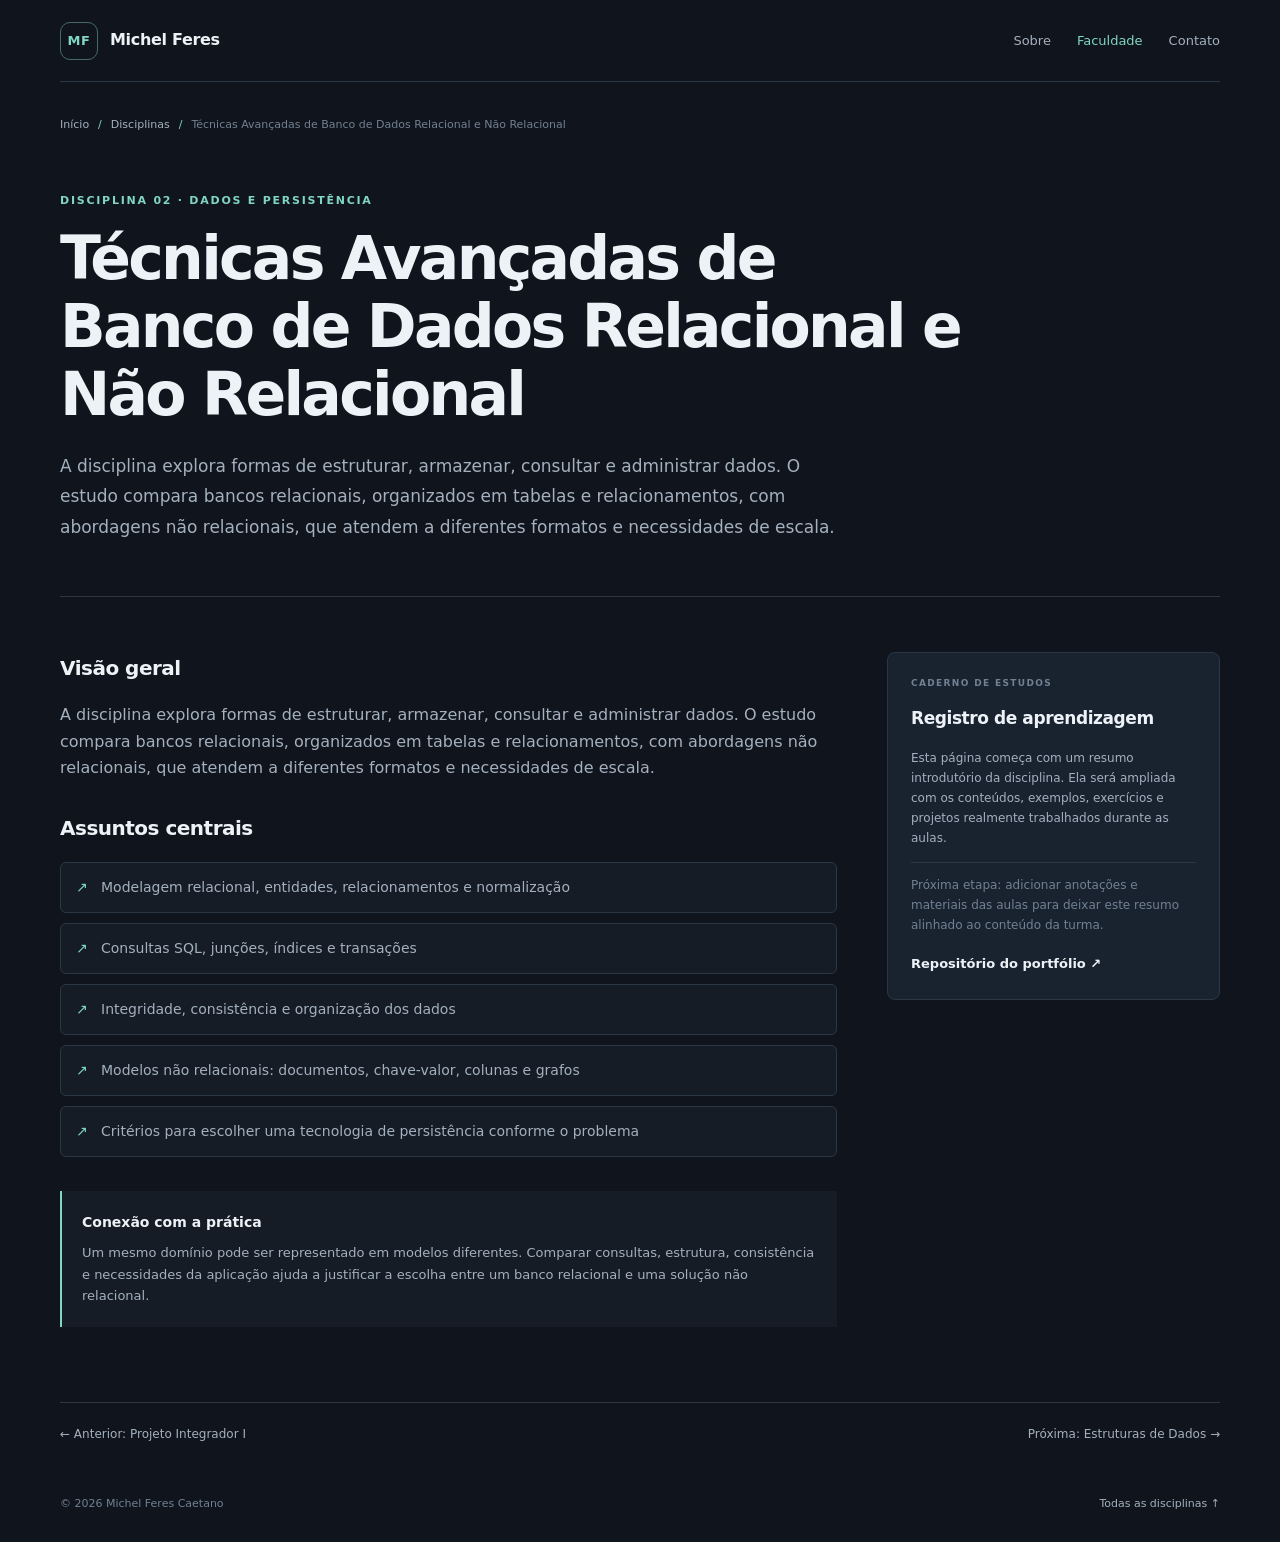
==== disciplinas/banco-de-dados-relacional-nao-relacional.html @ 49589804 "Add course portfolio page: Técnicas Avançadas de Banco de Dados Relacional e Não Relacional" ====
<!DOCTYPE html>
<html lang="pt-BR">
<head>
  <meta charset="UTF-8">
  <meta name="viewport" content="width=device-width, initial-scale=1">
  <meta name="description" content="Técnicas Avançadas de Banco de Dados Relacional e Não Relacional: resumo e registro de aprendizagem de Michel Feres na graduação em Análise e Desenvolvimento de Sistemas.">
  <meta name="theme-color" content="#10151d">
  <title>Técnicas Avançadas de Banco de Dados Relacional e Não Relacional | Michel Feres</title>
  <link rel="stylesheet" href="../style.css">
  <link rel="icon" href="../icons/dark.svg" media="(prefers-color-scheme: light)">
  <link rel="icon" href="../icons/light.svg" media="(prefers-color-scheme: dark)">
</head>
<body>
  <div class="site-shell">
    <header class="site-header">
      <a class="brand" href="../index.html" aria-label="Michel Feres — início">
        <span class="brand-mark">MF</span>
        <span>Michel Feres</span>
      </a>
      <nav class="main-nav" aria-label="Navegação principal">
        <a href="../index.html#sobre">Sobre</a>
        <a class="active" href="../index.html#faculdade">Faculdade</a>
        <a href="../index.html#contato">Contato</a>
      </nav>
    </header>

    <main class="section-wrap">
      <nav class="breadcrumbs" aria-label="Caminho de navegação">
        <a href="../index.html">Início</a><span aria-hidden="true">/</span><a href="../index.html#faculdade">Disciplinas</a><span aria-hidden="true">/</span><span>Técnicas Avançadas de Banco de Dados Relacional e Não Relacional</span>
      </nav>

      <section class="course-hero">
        <p class="eyebrow">DISCIPLINA 02 · DADOS E PERSISTÊNCIA</p>
        <h1>Técnicas Avançadas de Banco de Dados Relacional e Não Relacional</h1>
        <p class="course-summary">A disciplina explora formas de estruturar, armazenar, consultar e administrar dados. O estudo compara bancos relacionais, organizados em tabelas e relacionamentos, com abordagens não relacionais, que atendem a diferentes formatos e necessidades de escala.</p>
      </section>

      <section class="course-content">
        <div class="course-main">
          <h2>Visão geral</h2>
          <p>A disciplina explora formas de estruturar, armazenar, consultar e administrar dados. O estudo compara bancos relacionais, organizados em tabelas e relacionamentos, com abordagens não relacionais, que atendem a diferentes formatos e necessidades de escala.</p>

          <h2>Assuntos centrais</h2>
          <ul class="topic-list">
          <li>Modelagem relacional, entidades, relacionamentos e normalização</li>
          <li>Consultas SQL, junções, índices e transações</li>
          <li>Integridade, consistência e organização dos dados</li>
          <li>Modelos não relacionais: documentos, chave-valor, colunas e grafos</li>
          <li>Critérios para escolher uma tecnologia de persistência conforme o problema</li>
          </ul>

          <div class="practice-box">
            <h3>Conexão com a prática</h3>
            <p>Um mesmo domínio pode ser representado em modelos diferentes. Comparar consultas, estrutura, consistência e necessidades da aplicação ajuda a justificar a escolha entre um banco relacional e uma solução não relacional.</p>
          </div>
        </div>

        <aside class="learning-card">
          <span class="card-kicker">CADERNO DE ESTUDOS</span>
          <h2>Registro de aprendizagem</h2>
          <p>Esta página começa com um resumo introdutório da disciplina. Ela será ampliada com os conteúdos, exemplos, exercícios e projetos realmente trabalhados durante as aulas.</p>
          <p class="learning-hint">Próxima etapa: adicionar anotações e materiais das aulas para deixar este resumo alinhado ao conteúdo da turma.</p>
          <a class="text-link" href="https://github.com/michel-feres/michel-feres.github.io" target="_blank" rel="noopener noreferrer">Repositório do portfólio ↗</a>
        </aside>
      </section>

      <nav class="course-pagination" aria-label="Navegação entre disciplinas">
        <a href="projeto-integrador-i.html">← Anterior: Projeto Integrador I</a>
        <a class="next" href="estruturas-de-dados.html">Próxima: Estruturas de Dados →</a>
      </nav>
    </main>

    <footer class="site-footer section-wrap">
      <span>© 2026 Michel Feres Caetano</span>
      <a href="../index.html#faculdade">Todas as disciplinas ↑</a>
    </footer>
  </div>
</body>
</html>
---- style.css ----
:root {
  color-scheme: dark;
  --bg: #10151d;
  --bg-soft: #151c26;
  --panel: #192330;
  --panel-hover: #202d3d;
  --text: #edf2f7;
  --muted: #a4b0be;
  --subtle: #718092;
  --line: #2b3745;
  --accent: #80d6c2;
  --accent-strong: #a2ead8;
  --max-width: 1160px;
}

* { box-sizing: border-box; }
html { scroll-behavior: smooth; scroll-padding-top: 88px; }
body {
  margin: 0;
  background: var(--bg);
  color: var(--text);
  font-family: Inter, ui-sans-serif, system-ui, -apple-system, BlinkMacSystemFont, "Segoe UI", sans-serif;
  font-size: 16px;
  line-height: 1.65;
  -webkit-font-smoothing: antialiased;
}
a { color: inherit; }
a:focus-visible { outline: 2px solid var(--accent); outline-offset: 4px; }
.site-shell { overflow: hidden; }
.section-wrap { width: min(var(--max-width), calc(100% - 48px)); margin-inline: auto; }
.site-header {
  width: min(var(--max-width), calc(100% - 48px));
  min-height: 82px;
  margin: 0 auto;
  display: flex;
  align-items: center;
  justify-content: space-between;
  gap: 28px;
  border-bottom: 1px solid var(--line);
}
.brand { display: inline-flex; align-items: center; gap: 12px; text-decoration: none; font-weight: 700; letter-spacing: -.02em; }
.brand-mark {
  width: 38px; height: 38px; display: grid; place-items: center;
  border: 1px solid #466b67; border-radius: 10px; color: var(--accent);
  font-size: 13px; letter-spacing: .04em;
}
.main-nav { display: flex; align-items: center; flex-wrap: wrap; gap: 26px; }
.main-nav a { color: var(--muted); font-size: 13px; text-decoration: none; transition: color .2s ease; }
.main-nav a:hover, .main-nav a.active { color: var(--accent); }
.hero {
  min-height: 610px; padding-block: 104px 92px; position: relative;
  display: grid; grid-template-columns: minmax(0, 1.5fr) minmax(250px, .7fr);
  align-items: center; gap: 80px;
}
.eyebrow { color: var(--accent); font-size: 11px; font-weight: 750; letter-spacing: .16em; margin: 0 0 22px; }
.eyebrow-line { display: inline-block; width: 26px; height: 1px; margin: 0 9px 3px 0; background: var(--accent); }
.hero h1 { margin: 0; font-size: clamp(48px, 7vw, 82px); line-height: 1.02; letter-spacing: -.065em; font-weight: 720; }
.hero h1 span { color: var(--accent); }
.hero-lead { max-width: 610px; margin: 28px 0 0; color: var(--muted); font-size: 18px; line-height: 1.75; }
.hero-actions { display: flex; align-items: center; flex-wrap: wrap; gap: 24px; margin-top: 34px; }
.button {
  min-height: 48px; padding: 0 19px; display: inline-flex; align-items: center; gap: 22px;
  border-radius: 7px; text-decoration: none; font-size: 13px; font-weight: 700;
}
.button-primary { background: var(--accent); color: #10211f; }
.button-primary:hover { background: var(--accent-strong); }
.text-link { color: var(--text); text-decoration: none; font-size: 13px; font-weight: 650; }
.text-link span, .social-links span { color: var(--accent); }
.profile-panel {
  padding: 18px; border: 1px solid var(--line); border-radius: 12px;
  background: linear-gradient(145deg, rgba(31, 46, 60, .8), rgba(21, 28, 38, .92));
}
.photo-frame { aspect-ratio: 4 / 4.35; overflow: hidden; border-radius: 7px; background: var(--panel); }
.photo-frame img { width: 100%; height: 100%; display: block; object-fit: cover; }
.profile-caption { margin: 15px 0 18px; color: var(--text); font-size: 13px; font-weight: 650; }
.profile-meta { display: flex; flex-direction: column; gap: 2px; padding: 12px 0; border-top: 1px solid var(--line); }
.profile-meta span, .card-kicker { color: var(--subtle); font-size: 9px; font-weight: 800; letter-spacing: .15em; }
.profile-meta strong { font-size: 12px; font-weight: 550; color: var(--muted); }
.hero-index { position: absolute; right: 0; bottom: 28px; color: var(--subtle); font-size: 10px; letter-spacing: .16em; }
.content-section { padding-block: 82px; border-top: 1px solid var(--line); }
.section-heading { margin-bottom: 36px; }
.section-heading .eyebrow { margin-bottom: 12px; }
.section-heading h2, .contact-inner h2, .course-hero h1 {
  margin: 0; font-size: clamp(32px, 4.2vw, 48px); line-height: 1.13; letter-spacing: -.045em;
}
.accent-dot { color: var(--accent); }
.about-grid { display: grid; grid-template-columns: 1.2fr .8fr; gap: 70px; align-items: start; }
.about-copy p { max-width: 650px; margin: 0 0 18px; color: var(--muted); }
.education-card { padding: 25px; border: 1px solid var(--line); border-radius: 9px; background: var(--bg-soft); }
.education-card h3 { margin: 12px 0 7px; font-size: 19px; line-height: 1.4; }
.education-card p { margin: 0; color: var(--muted); font-size: 13px; }
.status-label { display: inline-flex; align-items: center; gap: 8px; margin-top: 18px; color: var(--accent); font-size: 11px; font-weight: 700; }
.status-dot { width: 7px; height: 7px; border-radius: 50%; background: var(--accent); }
.courses-section { background: var(--bg-soft); }
.section-heading-split { display: flex; align-items: end; justify-content: space-between; gap: 28px; }
.section-intro { max-width: 610px; margin: 16px 0 0; color: var(--muted); }
.course-count { display: flex; align-items: baseline; gap: 9px; padding-bottom: 5px; color: var(--muted); font-size: 11px; }
.course-count strong { color: var(--accent); font-size: 32px; font-weight: 650; }
.course-grid { display: grid; grid-template-columns: repeat(3, minmax(0, 1fr)); gap: 12px; }
.course-card {
  min-height: 195px; position: relative; padding: 22px; display: flex; flex-direction: column;
  align-items: flex-start; border: 1px solid var(--line); border-radius: 8px;
  background: #17212c; text-decoration: none; transition: border-color .2s ease, transform .2s ease, background .2s ease;
}
.course-card:hover { border-color: #557f77; background: var(--panel-hover); transform: translateY(-3px); }
.course-number { color: var(--accent); font-size: 12px; font-weight: 750; }
.course-area { margin-top: 17px; color: var(--subtle); font-size: 9px; font-weight: 800; letter-spacing: .15em; }
.course-card h3 { max-width: 90%; margin: 7px 0 0; font-size: 16px; line-height: 1.4; font-weight: 620; }
.card-arrow { position: absolute; top: 19px; right: 20px; color: var(--subtle); }
.courses-note { margin: 22px 0 0; color: var(--subtle); font-size: 12px; }
.skills-grid { display: grid; grid-template-columns: 1fr 1fr; gap: 54px; }
.skills-grid h3 { margin: 0 0 16px; font-size: 14px; }
.tag-list { display: flex; flex-wrap: wrap; gap: 9px; }
.tag-list span { padding: 7px 11px; border: 1px solid var(--line); border-radius: 5px; color: var(--muted); font-size: 12px; }
.contact-section { border-top: 1px solid var(--line); background: #141d27; }
.contact-inner { display: flex; justify-content: space-between; align-items: end; gap: 50px; padding-block: 76px; }
.contact-inner h2 { font-size: clamp(34px, 5vw, 54px); }
.contact-inner p:not(.eyebrow) { max-width: 500px; margin: 18px 0 0; color: var(--muted); }
.social-links { display: flex; gap: 22px; flex-wrap: wrap; }
.social-links a { color: var(--text); text-decoration: none; font-size: 13px; font-weight: 650; }
.site-footer { min-height: 76px; display: flex; justify-content: space-between; align-items: center; gap: 20px; color: var(--subtle); font-size: 11px; }
.site-footer a { color: var(--muted); text-decoration: none; }

/* Páginas individuais das disciplinas */
.breadcrumbs { display: flex; flex-wrap: wrap; gap: 9px; margin: 34px auto 0; color: var(--subtle); font-size: 11px; }
.breadcrumbs a { color: var(--muted); text-decoration: none; }
.breadcrumbs span[aria-hidden="true"] { color: var(--accent); }
.course-hero { padding-block: 58px 54px; border-bottom: 1px solid var(--line); }
.course-hero .eyebrow { margin-bottom: 15px; }
.course-hero h1 { max-width: 900px; font-size: clamp(38px, 5vw, 60px); }
.course-summary { max-width: 800px; margin: 22px 0 0; color: var(--muted); font-size: 17px; line-height: 1.8; }
.course-content { display: grid; grid-template-columns: minmax(0, 1.4fr) minmax(230px, .6fr); gap: 50px; padding-block: 55px 75px; }
.course-main h2, .learning-card h2 { margin: 0 0 17px; font-size: 20px; letter-spacing: -.025em; }
.course-main > p { margin: 0 0 30px; color: var(--muted); }
.topic-list { list-style: none; padding: 0; margin: 0 0 34px; display: grid; gap: 10px; }
.topic-list li { position: relative; padding: 13px 15px 13px 40px; border: 1px solid var(--line); border-radius: 6px; color: var(--muted); background: var(--bg-soft); font-size: 14px; }
.topic-list li::before { content: "↗"; position: absolute; left: 15px; color: var(--accent); }
.practice-box { padding: 20px; border-left: 2px solid var(--accent); background: var(--bg-soft); }
.practice-box h3 { margin: 0 0 8px; font-size: 14px; }
.practice-box p { margin: 0; color: var(--muted); font-size: 13px; }
.learning-card { align-self: start; padding: 23px; border: 1px solid var(--line); border-radius: 8px; background: var(--panel); }
.learning-card .card-kicker { display: block; margin-bottom: 13px; }
.learning-card h2 { font-size: 17px; }
.learning-card p { color: var(--muted); font-size: 12px; margin: 0 0 14px; }
.learning-card .learning-hint { padding-top: 13px; border-top: 1px solid var(--line); color: var(--subtle); }
.course-pagination { display: flex; justify-content: space-between; gap: 20px; padding-block: 22px; border-top: 1px solid var(--line); }
.course-pagination a { max-width: 48%; color: var(--muted); font-size: 12px; text-decoration: none; }
.course-pagination a:hover { color: var(--accent); }
.course-pagination .next { text-align: right; margin-left: auto; }

@media (max-width: 850px) {
  .hero { gap: 38px; grid-template-columns: minmax(0, 1.2fr) minmax(210px, .8fr); }
  .course-grid { grid-template-columns: repeat(2, minmax(0, 1fr)); }
  .about-grid { gap: 32px; }
}
@media (max-width: 620px) {
  .section-wrap, .site-header { width: min(100% - 34px, var(--max-width)); }
  .site-header { min-height: 76px; align-items: flex-start; flex-direction: column; justify-content: center; gap: 13px; padding-block: 13px; }
  .main-nav { width: 100%; gap: 19px; overflow-x: auto; flex-wrap: nowrap; padding-bottom: 2px; }
  .main-nav a { white-space: nowrap; font-size: 12px; }
  .hero { min-height: auto; padding-block: 72px 68px; grid-template-columns: 1fr; gap: 36px; }
  .hero h1 { font-size: clamp(48px, 14vw, 68px); }
  .hero-lead { font-size: 16px; }
  .profile-panel { max-width: 360px; }
  .photo-frame { aspect-ratio: 16 / 10; }
  .hero-index { bottom: 20px; }
  .content-section { padding-block: 60px; }
  .about-grid, .skills-grid, .course-content { grid-template-columns: 1fr; gap: 25px; }
  .section-heading-split { align-items: flex-start; }
  .course-count { flex-shrink: 0; }
  .course-grid { grid-template-columns: 1fr; }
  .course-card { min-height: 160px; }
  .contact-inner { flex-direction: column; align-items: flex-start; padding-block: 60px; }
  .site-footer { min-height: 70px; }
  .course-hero { padding-block: 48px 38px; }
  .course-summary { font-size: 15px; }
  .course-content { padding-block: 38px 55px; }
}
@media (prefers-reduced-motion: reduce) {
  html { scroll-behavior: auto; }
  *, *::before, *::after { transition-duration: .01ms !important; animation-duration: .01ms !important; }
}
@media print {
  :root { color-scheme: light; --bg: white; --text: #111; --muted: #444; --line: #ddd; }
  body { background: white; color: #111; }
  .site-header, .hero-actions, .social-links, .site-footer a, .course-pagination { display: none; }
  .course-card, .education-card, .learning-card, .topic-list li { background: white; }
}
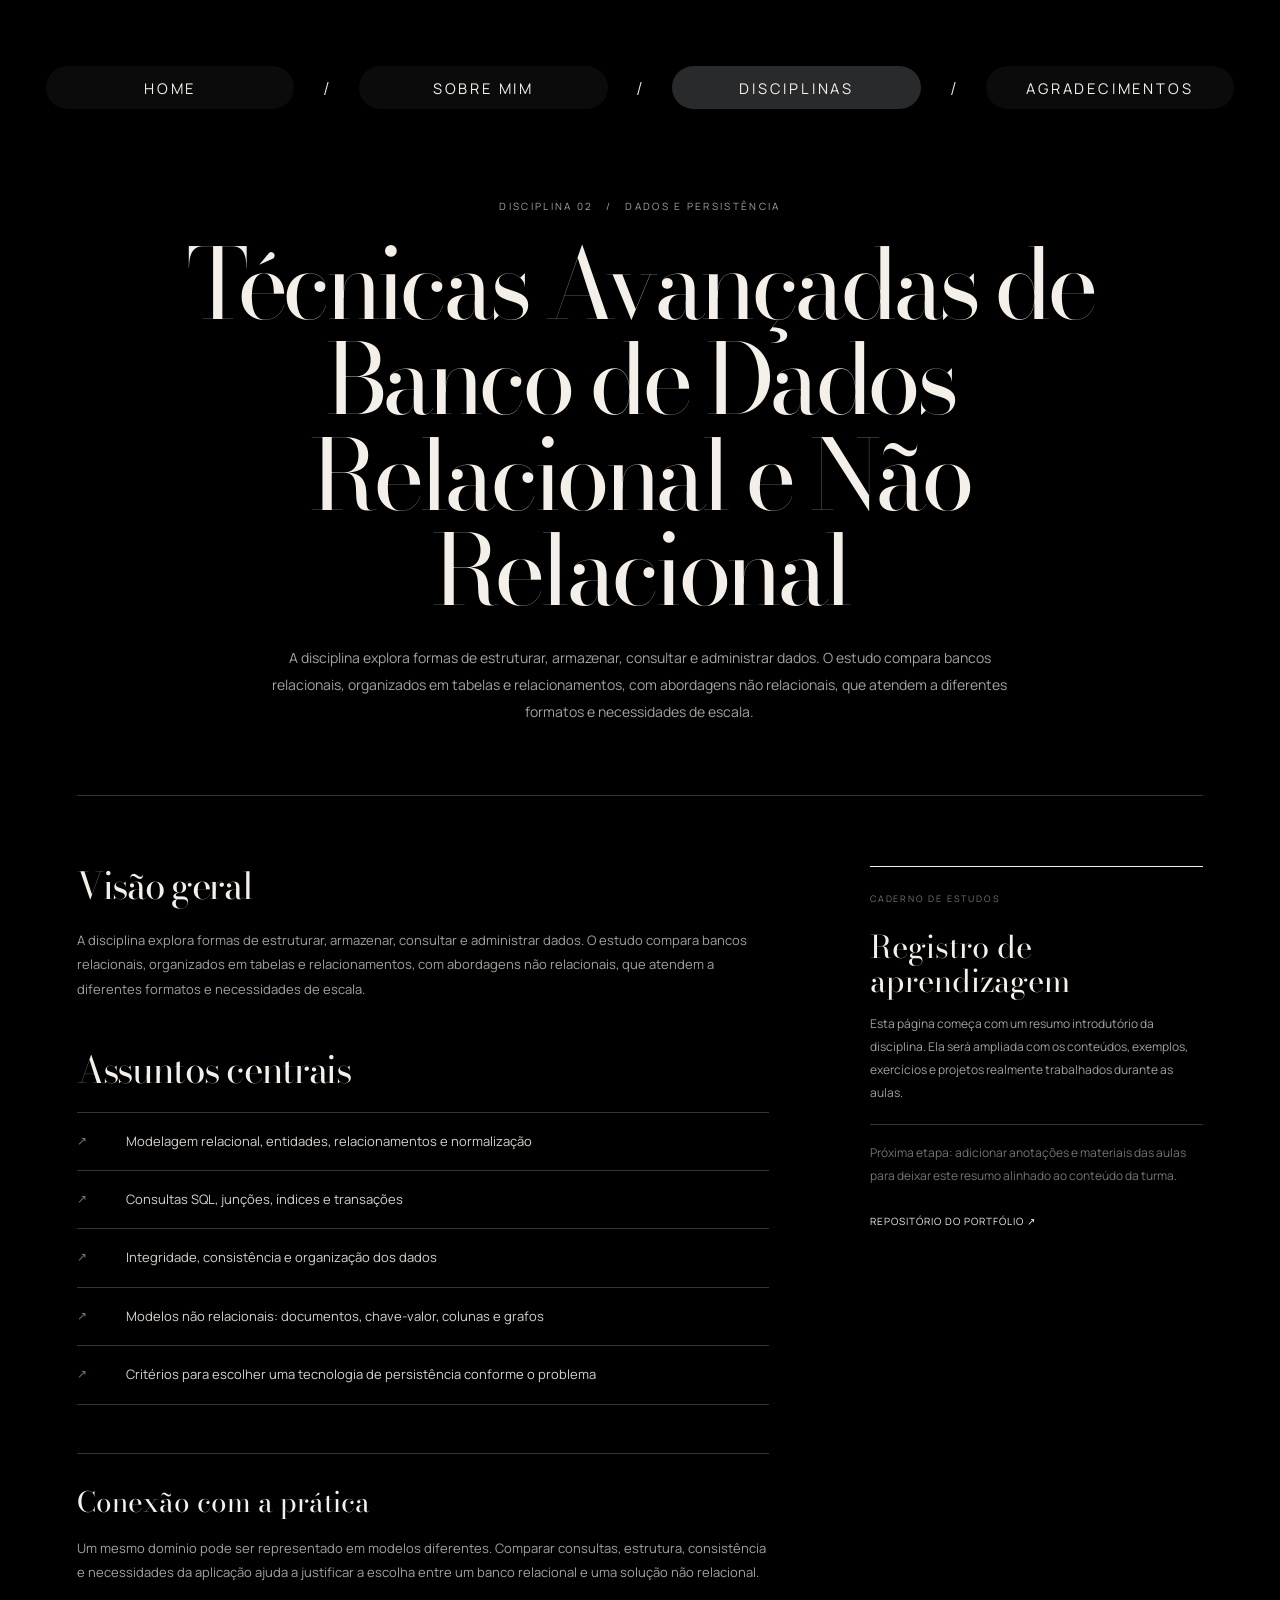
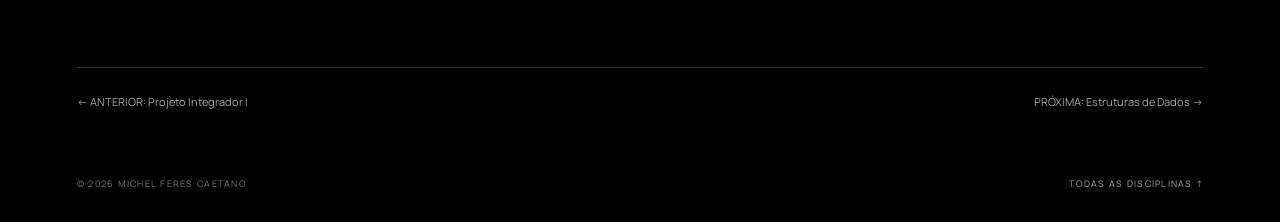
==== commit a3bb9c4d: "Restyle discipline page: Técnicas Avançadas de Banco de Dados Relacional e Não Relacional" ====
--- a/disciplinas/banco-de-dados-relacional-nao-relacional.html
+++ b/disciplinas/banco-de-dados-relacional-nao-relacional.html
@@ -4,8 +4,11 @@
   <meta charset="UTF-8">
   <meta name="viewport" content="width=device-width, initial-scale=1">
   <meta name="description" content="Técnicas Avançadas de Banco de Dados Relacional e Não Relacional: resumo e registro de aprendizagem de Michel Feres na graduação em Análise e Desenvolvimento de Sistemas.">
-  <meta name="theme-color" content="#10151d">
-  <title>Técnicas Avançadas de Banco de Dados Relacional e Não Relacional | Michel Feres</title>
+  <meta name="theme-color" content="#000000">
+  <title>Técnicas Avançadas de Banco de Dados Relacional e Não Relacional — Michel Feres</title>
+  <link rel="preconnect" href="https://fonts.googleapis.com">
+  <link rel="preconnect" href="https://fonts.gstatic.com" crossorigin>
+  <link href="https://fonts.googleapis.com/css2?family=Bodoni+Moda:opsz,wght@6..96,400;6..96,500&family=Manrope:wght@300;400;500;600;700&display=swap" rel="stylesheet">
   <link rel="stylesheet" href="../style.css">
   <link rel="icon" href="../icons/dark.svg" media="(prefers-color-scheme: light)">
   <link rel="icon" href="../icons/light.svg" media="(prefers-color-scheme: dark)">
@@ -13,24 +16,20 @@
 <body>
   <div class="site-shell">
     <header class="site-header">
-      <a class="brand" href="../index.html" aria-label="Michel Feres — início">
-        <span class="brand-mark">MF</span>
-        <span>Michel Feres</span>
-      </a>
       <nav class="main-nav" aria-label="Navegação principal">
-        <a href="../index.html#sobre">Sobre</a>
-        <a class="active" href="../index.html#faculdade">Faculdade</a>
-        <a href="../index.html#contato">Contato</a>
+        <a class="nav-pill" href="../index.html#home">HOME</a>
+        <span class="nav-divider" aria-hidden="true">/</span>
+        <a class="nav-pill" href="../index.html#sobre-mim">SOBRE MIM</a>
+        <span class="nav-divider" aria-hidden="true">/</span>
+        <a class="nav-pill active" href="../index.html#disciplinas">DISCIPLINAS</a>
+        <span class="nav-divider" aria-hidden="true">/</span>
+        <a class="nav-pill" href="../index.html#agradecimentos">AGRADECIMENTOS</a>
       </nav>
     </header>
 
-    <main class="section-wrap">
-      <nav class="breadcrumbs" aria-label="Caminho de navegação">
-        <a href="../index.html">Início</a><span aria-hidden="true">/</span><a href="../index.html#faculdade">Disciplinas</a><span aria-hidden="true">/</span><span>Técnicas Avançadas de Banco de Dados Relacional e Não Relacional</span>
-      </nav>
-
+    <main class="course-page">
       <section class="course-hero">
-        <p class="eyebrow">DISCIPLINA 02 · DADOS E PERSISTÊNCIA</p>
+        <p class="course-kicker">DISCIPLINA 02 &nbsp; / &nbsp; DADOS E PERSISTÊNCIA</p>
         <h1>Técnicas Avançadas de Banco de Dados Relacional e Não Relacional</h1>
         <p class="course-summary">A disciplina explora formas de estruturar, armazenar, consultar e administrar dados. O estudo compara bancos relacionais, organizados em tabelas e relacionamentos, com abordagens não relacionais, que atendem a diferentes formatos e necessidades de escala.</p>
       </section>
@@ -60,19 +59,19 @@
           <h2>Registro de aprendizagem</h2>
           <p>Esta página começa com um resumo introdutório da disciplina. Ela será ampliada com os conteúdos, exemplos, exercícios e projetos realmente trabalhados durante as aulas.</p>
           <p class="learning-hint">Próxima etapa: adicionar anotações e materiais das aulas para deixar este resumo alinhado ao conteúdo da turma.</p>
-          <a class="text-link" href="https://github.com/michel-feres/michel-feres.github.io" target="_blank" rel="noopener noreferrer">Repositório do portfólio ↗</a>
+          <a href="https://github.com/michel-feres/michel-feres.github.io" target="_blank" rel="noopener noreferrer">REPOSITÓRIO DO PORTFÓLIO ↗</a>
         </aside>
       </section>
 
       <nav class="course-pagination" aria-label="Navegação entre disciplinas">
-        <a href="projeto-integrador-i.html">← Anterior: Projeto Integrador I</a>
-        <a class="next" href="estruturas-de-dados.html">Próxima: Estruturas de Dados →</a>
+        <a href="projeto-integrador-i.html">← ANTERIOR: Projeto Integrador I</a>
+        <a class="next" href="estruturas-de-dados.html">PRÓXIMA: Estruturas de Dados →</a>
       </nav>
     </main>
 
-    <footer class="site-footer section-wrap">
-      <span>© 2026 Michel Feres Caetano</span>
-      <a href="../index.html#faculdade">Todas as disciplinas ↑</a>
+    <footer class="site-footer course-footer">
+      <span>© 2026 MICHEL FERES CAETANO</span>
+      <a href="../index.html#disciplinas">TODAS AS DISCIPLINAS ↑</a>
     </footer>
   </div>
 </body>
--- a/style.css
+++ b/style.css
@@ -1,188 +1,410 @@
 :root {
   color-scheme: dark;
-  --bg: #10151d;
-  --bg-soft: #151c26;
-  --panel: #192330;
-  --panel-hover: #202d3d;
-  --text: #edf2f7;
-  --muted: #a4b0be;
-  --subtle: #718092;
-  --line: #2b3745;
-  --accent: #80d6c2;
-  --accent-strong: #a2ead8;
-  --max-width: 1160px;
-}
-
+  --black: #000;
+  --white: #f4efe8;
+  --soft-white: #d8d2ca;
+  --muted: #a6a19a;
+  --faint: #77736e;
+  --line: #343434;
+  --pill: #0b0b0b;
+  --pill-active: #292a2b;
+  --serif: "Bodoni Moda", Didot, "Bodoni MT", "Times New Roman", serif;
+  --sans: "Manrope", Arial, sans-serif;
+  --page-width: 1440px;
+}
 * { box-sizing: border-box; }
-html { scroll-behavior: smooth; scroll-padding-top: 88px; }
+html { scroll-behavior: smooth; scroll-padding-top: 28px; }
 body {
   margin: 0;
-  background: var(--bg);
-  color: var(--text);
-  font-family: Inter, ui-sans-serif, system-ui, -apple-system, BlinkMacSystemFont, "Segoe UI", sans-serif;
-  font-size: 16px;
-  line-height: 1.65;
+  background: var(--black);
+  color: var(--white);
+  font-family: var(--sans);
+  font-weight: 400;
   -webkit-font-smoothing: antialiased;
 }
 a { color: inherit; }
-a:focus-visible { outline: 2px solid var(--accent); outline-offset: 4px; }
-.site-shell { overflow: hidden; }
-.section-wrap { width: min(var(--max-width), calc(100% - 48px)); margin-inline: auto; }
+a:focus-visible { outline: 1px solid var(--white); outline-offset: 5px; }
+.site-shell { width: 100%; overflow: hidden; }
 .site-header {
-  width: min(var(--max-width), calc(100% - 48px));
+  width: min(calc(100% - 7.2vw), var(--page-width));
+  margin: 0 auto;
+  padding-top: clamp(28px, 8.1vh, 66px);
+  position: relative;
+  z-index: 5;
+}
+.main-nav {
+  display: grid;
+  grid-template-columns: 1fr 24px 1fr 24px 1fr 24px 1fr;
+  gap: clamp(8px, 1.6vw, 22px);
+  align-items: center;
+}
+.nav-pill {
+  min-height: 43px;
+  padding: 10px 14px;
+  display: flex;
+  justify-content: center;
+  align-items: center;
+  border-radius: 999px;
+  background: var(--pill);
+  color: var(--white);
+  text-align: center;
+  text-decoration: none;
+  font-size: clamp(10px, 1.15vw, 15px);
+  letter-spacing: .19em;
+  font-weight: 400;
+  white-space: nowrap;
+  transition: background .2s ease, color .2s ease;
+}
+.nav-pill:hover, .nav-pill.active { background: var(--pill-active); }
+.nav-divider { text-align: center; color: var(--white); font-size: 18px; font-weight: 300; }
+.cover-section {
+  min-height: min(820px, calc(100svh - 105px));
+  width: 100%;
+  padding: clamp(24px, 4.2vh, 42px) 24px 70px;
+  display: flex;
+  flex-direction: column;
+  justify-content: flex-start;
+  align-items: center;
+  text-align: center;
+  position: relative;
+}
+.cover-name, .cover-title {
+  margin: 0;
+  color: var(--white);
+  font-family: var(--serif);
+  font-weight: 400;
+  text-transform: none;
+}
+.cover-name {
+  position: relative;
+  z-index: 1;
+  font-size: clamp(66px, 9.2vw, 132px);
+  line-height: .95;
+  letter-spacing: -.065em;
+}
+.cover-photo-wrap {
+  width: clamp(145px, 18vw, 232px);
+  height: clamp(155px, 19vw, 236px);
+  margin-top: -2px;
+  margin-bottom: -4px;
+  position: relative;
+  z-index: 2;
+  transform: rotate(-4.5deg);
+}
+.cover-photo {
+  width: 100%;
+  height: 100%;
+  display: block;
+  object-fit: cover;
+  object-position: center 38%;
+  filter: grayscale(1) contrast(1.06);
+}
+.cover-title {
+  margin-top: -2px;
+  font-size: clamp(76px, 12.3vw, 174px);
+  line-height: .88;
+  letter-spacing: -.075em;
+  white-space: nowrap;
+}
+.cover-subtitle {
+  margin: 23px 0 0;
+  color: var(--soft-white);
+  font-size: clamp(15px, 1.8vw, 22px);
+  line-height: 1.28;
+  font-weight: 300;
+}
+.mobile-break { display: none; }
+.cover-scroll {
+  position: absolute;
+  bottom: 20px;
+  left: 50%;
+  transform: translateX(-50%);
+  display: flex;
+  align-items: center;
+  gap: 10px;
+  color: var(--faint);
+  text-decoration: none;
+  font-size: 9px;
+  letter-spacing: .2em;
+  white-space: nowrap;
+}
+.cover-scroll span { width: 25px; height: 1px; background: var(--faint); }
+.editorial-section {
+  width: min(calc(100% - 12vw), 1180px);
+  margin: 0 auto;
+  padding: 112px 0 124px;
+  border-top: 1px solid var(--line);
+}
+.section-topline {
+  display: flex;
+  justify-content: space-between;
+  gap: 20px;
+  color: var(--faint);
+  font-size: 9px;
+  letter-spacing: .2em;
+  font-weight: 500;
+}
+.overline {
+  margin: 0 0 20px;
+  color: var(--muted);
+  font-size: 10px;
+  letter-spacing: .22em;
+  line-height: 1.5;
+}
+.about-layout {
+  display: grid;
+  grid-template-columns: .85fr 1.15fr;
+  gap: 9%;
+  align-items: start;
+  padding: 100px 0 82px;
+}
+.about-title-block h2, .discipline-intro h2, .thanks-content h2 {
+  margin: 0;
+  font-family: var(--serif);
+  font-size: clamp(76px, 10vw, 130px);
+  font-weight: 400;
+  line-height: .87;
+  letter-spacing: -.07em;
+}
+.period { color: var(--white); }
+.about-copy { max-width: 660px; padding-top: 12px; color: var(--muted); font-size: 15px; line-height: 1.9; }
+.about-copy p { margin: 0 0 22px; }
+.about-copy .lead-copy { color: var(--white); font-family: var(--serif); font-size: clamp(25px, 3vw, 38px); line-height: 1.22; letter-spacing: -.025em; }
+.about-details {
+  display: grid;
+  grid-template-columns: repeat(3, 1fr);
+  border-top: 1px solid var(--line);
+  border-bottom: 1px solid var(--line);
+}
+.detail-block { padding: 24px 28px 28px 0; }
+.detail-block + .detail-block { padding-left: 28px; border-left: 1px solid var(--line); }
+.detail-index { color: var(--faint); font-size: 10px; letter-spacing: .15em; }
+.detail-block h3 { margin: 22px 0 10px; font-family: var(--serif); font-weight: 400; font-size: 29px; }
+.detail-block p { max-width: 310px; margin: 0; color: var(--muted); font-size: 12px; line-height: 1.9; }
+.detail-block strong { color: var(--white); font-weight: 500; }
+.muted-note { color: var(--faint); }
+.technology-block {
+  display: grid;
+  grid-template-columns: .85fr 1.15fr;
+  gap: 9%;
+  align-items: start;
+  padding-top: 62px;
+}
+.technology-block h3 { margin: 0; font-family: var(--serif); font-size: 41px; font-weight: 400; letter-spacing: -.03em; }
+.technology-list { display: flex; flex-wrap: wrap; gap: 10px; padding-top: 8px; }
+.technology-list span {
+  padding: 9px 13px;
+  border: 1px solid #55514c;
+  border-radius: 999px;
+  color: var(--soft-white);
+  font-size: 11px;
+  letter-spacing: .05em;
+}
+.disciplines-section { padding-bottom: 118px; }
+.discipline-intro {
+  max-width: 780px;
+  padding: 100px 0 58px;
+  position: relative;
+}
+.discipline-intro h2 { font-size: clamp(72px, 9.4vw, 122px); }
+.discipline-intro > p:not(.overline) { max-width: 570px; margin: 27px 0 0; color: var(--muted); font-size: 14px; line-height: 1.9; }
+.discipline-total {
+  position: absolute;
+  right: 0;
+  bottom: 70px;
+  color: var(--faint);
+  font-size: 9px;
+  letter-spacing: .2em;
+}
+.discipline-list { border-top: 1px solid var(--line); }
+.discipline-row {
+  display: grid;
+  grid-template-columns: 52px minmax(0, 1fr) 150px 26px;
+  align-items: center;
+  gap: 18px;
   min-height: 82px;
+  padding: 15px 0;
+  border-bottom: 1px solid var(--line);
+  text-decoration: none;
+  transition: padding .2s ease, color .2s ease;
+}
+.discipline-row:hover { padding-left: 10px; color: var(--white); }
+.row-number { color: var(--faint); font-size: 10px; letter-spacing: .1em; }
+.row-title { font-family: var(--serif); font-size: clamp(19px, 2.2vw, 27px); line-height: 1.2; letter-spacing: -.02em; }
+.row-area { color: var(--faint); font-size: 9px; letter-spacing: .15em; text-align: right; }
+.row-arrow { color: var(--muted); text-align: right; font-size: 17px; }
+.section-footnote { max-width: 650px; margin: 28px 0 0 auto; color: var(--faint); font-size: 11px; line-height: 1.8; text-align: right; }
+.thanks-section { padding-bottom: 130px; }
+.thanks-content { max-width: 850px; margin: 0 auto; padding: 115px 0 60px; text-align: center; }
+.thanks-content .overline { margin-bottom: 26px; }
+.thanks-content h2 { font-size: clamp(86px, 13vw, 160px); }
+.thanks-content > p:not(.overline):not(.thanks-signature) {
+  max-width: 590px; margin: 28px auto 0; color: var(--muted); font-size: 14px; line-height: 1.9;
+}
+.thanks-signature { margin: 38px 0 0; font-family: var(--serif); font-size: 27px; font-style: italic; }
+.contact-strip {
+  padding: 30px max(6vw, calc((100% - 1180px) / 2));
+  border-top: 1px solid var(--line);
+  border-bottom: 1px solid var(--line);
+  display: flex;
+  justify-content: space-between;
+  align-items: center;
+  gap: 24px;
+}
+.contact-strip .overline { margin: 0; }
+.contact-links { display: flex; gap: 28px; }
+.contact-links a { font-size: 10px; letter-spacing: .16em; text-decoration: none; }
+.contact-links span { margin-left: 8px; color: var(--muted); }
+.site-footer {
+  width: min(calc(100% - 12vw), 1180px);
+  min-height: 76px;
   margin: 0 auto;
   display: flex;
-  align-items: center;
   justify-content: space-between;
-  gap: 28px;
-  border-bottom: 1px solid var(--line);
-}
-.brand { display: inline-flex; align-items: center; gap: 12px; text-decoration: none; font-weight: 700; letter-spacing: -.02em; }
-.brand-mark {
-  width: 38px; height: 38px; display: grid; place-items: center;
-  border: 1px solid #466b67; border-radius: 10px; color: var(--accent);
-  font-size: 13px; letter-spacing: .04em;
-}
-.main-nav { display: flex; align-items: center; flex-wrap: wrap; gap: 26px; }
-.main-nav a { color: var(--muted); font-size: 13px; text-decoration: none; transition: color .2s ease; }
-.main-nav a:hover, .main-nav a.active { color: var(--accent); }
-.hero {
-  min-height: 610px; padding-block: 104px 92px; position: relative;
-  display: grid; grid-template-columns: minmax(0, 1.5fr) minmax(250px, .7fr);
-  align-items: center; gap: 80px;
-}
-.eyebrow { color: var(--accent); font-size: 11px; font-weight: 750; letter-spacing: .16em; margin: 0 0 22px; }
-.eyebrow-line { display: inline-block; width: 26px; height: 1px; margin: 0 9px 3px 0; background: var(--accent); }
-.hero h1 { margin: 0; font-size: clamp(48px, 7vw, 82px); line-height: 1.02; letter-spacing: -.065em; font-weight: 720; }
-.hero h1 span { color: var(--accent); }
-.hero-lead { max-width: 610px; margin: 28px 0 0; color: var(--muted); font-size: 18px; line-height: 1.75; }
-.hero-actions { display: flex; align-items: center; flex-wrap: wrap; gap: 24px; margin-top: 34px; }
-.button {
-  min-height: 48px; padding: 0 19px; display: inline-flex; align-items: center; gap: 22px;
-  border-radius: 7px; text-decoration: none; font-size: 13px; font-weight: 700;
-}
-.button-primary { background: var(--accent); color: #10211f; }
-.button-primary:hover { background: var(--accent-strong); }
-.text-link { color: var(--text); text-decoration: none; font-size: 13px; font-weight: 650; }
-.text-link span, .social-links span { color: var(--accent); }
-.profile-panel {
-  padding: 18px; border: 1px solid var(--line); border-radius: 12px;
-  background: linear-gradient(145deg, rgba(31, 46, 60, .8), rgba(21, 28, 38, .92));
-}
-.photo-frame { aspect-ratio: 4 / 4.35; overflow: hidden; border-radius: 7px; background: var(--panel); }
-.photo-frame img { width: 100%; height: 100%; display: block; object-fit: cover; }
-.profile-caption { margin: 15px 0 18px; color: var(--text); font-size: 13px; font-weight: 650; }
-.profile-meta { display: flex; flex-direction: column; gap: 2px; padding: 12px 0; border-top: 1px solid var(--line); }
-.profile-meta span, .card-kicker { color: var(--subtle); font-size: 9px; font-weight: 800; letter-spacing: .15em; }
-.profile-meta strong { font-size: 12px; font-weight: 550; color: var(--muted); }
-.hero-index { position: absolute; right: 0; bottom: 28px; color: var(--subtle); font-size: 10px; letter-spacing: .16em; }
-.content-section { padding-block: 82px; border-top: 1px solid var(--line); }
-.section-heading { margin-bottom: 36px; }
-.section-heading .eyebrow { margin-bottom: 12px; }
-.section-heading h2, .contact-inner h2, .course-hero h1 {
-  margin: 0; font-size: clamp(32px, 4.2vw, 48px); line-height: 1.13; letter-spacing: -.045em;
-}
-.accent-dot { color: var(--accent); }
-.about-grid { display: grid; grid-template-columns: 1.2fr .8fr; gap: 70px; align-items: start; }
-.about-copy p { max-width: 650px; margin: 0 0 18px; color: var(--muted); }
-.education-card { padding: 25px; border: 1px solid var(--line); border-radius: 9px; background: var(--bg-soft); }
-.education-card h3 { margin: 12px 0 7px; font-size: 19px; line-height: 1.4; }
-.education-card p { margin: 0; color: var(--muted); font-size: 13px; }
-.status-label { display: inline-flex; align-items: center; gap: 8px; margin-top: 18px; color: var(--accent); font-size: 11px; font-weight: 700; }
-.status-dot { width: 7px; height: 7px; border-radius: 50%; background: var(--accent); }
-.courses-section { background: var(--bg-soft); }
-.section-heading-split { display: flex; align-items: end; justify-content: space-between; gap: 28px; }
-.section-intro { max-width: 610px; margin: 16px 0 0; color: var(--muted); }
-.course-count { display: flex; align-items: baseline; gap: 9px; padding-bottom: 5px; color: var(--muted); font-size: 11px; }
-.course-count strong { color: var(--accent); font-size: 32px; font-weight: 650; }
-.course-grid { display: grid; grid-template-columns: repeat(3, minmax(0, 1fr)); gap: 12px; }
-.course-card {
-  min-height: 195px; position: relative; padding: 22px; display: flex; flex-direction: column;
-  align-items: flex-start; border: 1px solid var(--line); border-radius: 8px;
-  background: #17212c; text-decoration: none; transition: border-color .2s ease, transform .2s ease, background .2s ease;
-}
-.course-card:hover { border-color: #557f77; background: var(--panel-hover); transform: translateY(-3px); }
-.course-number { color: var(--accent); font-size: 12px; font-weight: 750; }
-.course-area { margin-top: 17px; color: var(--subtle); font-size: 9px; font-weight: 800; letter-spacing: .15em; }
-.course-card h3 { max-width: 90%; margin: 7px 0 0; font-size: 16px; line-height: 1.4; font-weight: 620; }
-.card-arrow { position: absolute; top: 19px; right: 20px; color: var(--subtle); }
-.courses-note { margin: 22px 0 0; color: var(--subtle); font-size: 12px; }
-.skills-grid { display: grid; grid-template-columns: 1fr 1fr; gap: 54px; }
-.skills-grid h3 { margin: 0 0 16px; font-size: 14px; }
-.tag-list { display: flex; flex-wrap: wrap; gap: 9px; }
-.tag-list span { padding: 7px 11px; border: 1px solid var(--line); border-radius: 5px; color: var(--muted); font-size: 12px; }
-.contact-section { border-top: 1px solid var(--line); background: #141d27; }
-.contact-inner { display: flex; justify-content: space-between; align-items: end; gap: 50px; padding-block: 76px; }
-.contact-inner h2 { font-size: clamp(34px, 5vw, 54px); }
-.contact-inner p:not(.eyebrow) { max-width: 500px; margin: 18px 0 0; color: var(--muted); }
-.social-links { display: flex; gap: 22px; flex-wrap: wrap; }
-.social-links a { color: var(--text); text-decoration: none; font-size: 13px; font-weight: 650; }
-.site-footer { min-height: 76px; display: flex; justify-content: space-between; align-items: center; gap: 20px; color: var(--subtle); font-size: 11px; }
+  align-items: center;
+  gap: 20px;
+  color: var(--faint);
+  font-size: 9px;
+  letter-spacing: .14em;
+}
 .site-footer a { color: var(--muted); text-decoration: none; }
 
-/* Páginas individuais das disciplinas */
-.breadcrumbs { display: flex; flex-wrap: wrap; gap: 9px; margin: 34px auto 0; color: var(--subtle); font-size: 11px; }
-.breadcrumbs a { color: var(--muted); text-decoration: none; }
-.breadcrumbs span[aria-hidden="true"] { color: var(--accent); }
-.course-hero { padding-block: 58px 54px; border-bottom: 1px solid var(--line); }
-.course-hero .eyebrow { margin-bottom: 15px; }
-.course-hero h1 { max-width: 900px; font-size: clamp(38px, 5vw, 60px); }
-.course-summary { max-width: 800px; margin: 22px 0 0; color: var(--muted); font-size: 17px; line-height: 1.8; }
-.course-content { display: grid; grid-template-columns: minmax(0, 1.4fr) minmax(230px, .6fr); gap: 50px; padding-block: 55px 75px; }
-.course-main h2, .learning-card h2 { margin: 0 0 17px; font-size: 20px; letter-spacing: -.025em; }
-.course-main > p { margin: 0 0 30px; color: var(--muted); }
-.topic-list { list-style: none; padding: 0; margin: 0 0 34px; display: grid; gap: 10px; }
-.topic-list li { position: relative; padding: 13px 15px 13px 40px; border: 1px solid var(--line); border-radius: 6px; color: var(--muted); background: var(--bg-soft); font-size: 14px; }
-.topic-list li::before { content: "↗"; position: absolute; left: 15px; color: var(--accent); }
-.practice-box { padding: 20px; border-left: 2px solid var(--accent); background: var(--bg-soft); }
-.practice-box h3 { margin: 0 0 8px; font-size: 14px; }
-.practice-box p { margin: 0; color: var(--muted); font-size: 13px; }
-.learning-card { align-self: start; padding: 23px; border: 1px solid var(--line); border-radius: 8px; background: var(--panel); }
-.learning-card .card-kicker { display: block; margin-bottom: 13px; }
-.learning-card h2 { font-size: 17px; }
-.learning-card p { color: var(--muted); font-size: 12px; margin: 0 0 14px; }
-.learning-card .learning-hint { padding-top: 13px; border-top: 1px solid var(--line); color: var(--subtle); }
-.course-pagination { display: flex; justify-content: space-between; gap: 20px; padding-block: 22px; border-top: 1px solid var(--line); }
-.course-pagination a { max-width: 48%; color: var(--muted); font-size: 12px; text-decoration: none; }
-.course-pagination a:hover { color: var(--accent); }
-.course-pagination .next { text-align: right; margin-left: auto; }
+/* Identidade visual das páginas individuais das disciplinas */
+.course-page { width: min(calc(100% - 12vw), 1180px); margin: 0 auto; }
+.course-page .course-hero {
+  min-height: 490px;
+  display: flex;
+  flex-direction: column;
+  align-items: center;
+  justify-content: center;
+  padding: 90px 0 70px;
+  text-align: center;
+  border-bottom: 1px solid var(--line);
+}
+.course-kicker { margin: 0 0 24px; color: var(--muted); font-size: 10px; letter-spacing: .23em; }
+.course-hero h1 {
+  max-width: 1050px;
+  margin: 0;
+  font-family: var(--serif);
+  font-size: clamp(48px, 7.6vw, 100px);
+  line-height: .98;
+  font-weight: 400;
+  letter-spacing: -.055em;
+}
+.course-summary {
+  max-width: 760px;
+  margin: 27px auto 0;
+  color: var(--muted);
+  font-size: 14px;
+  line-height: 1.9;
+}
+.course-content {
+  display: grid;
+  grid-template-columns: minmax(0, 1.35fr) minmax(230px, .65fr);
+  gap: 9%;
+  padding: 70px 0 82px;
+}
+.course-main h2 {
+  margin: 0 0 21px;
+  font-family: var(--serif);
+  font-size: 37px;
+  line-height: 1.1;
+  font-weight: 400;
+  letter-spacing: -.035em;
+}
+.course-main > p { margin: 0 0 48px; color: var(--muted); font-size: 13px; line-height: 1.9; }
+.topic-list { list-style: none; padding: 0; margin: 0 0 48px; border-top: 1px solid var(--line); }
+.topic-list li {
+  display: grid;
+  grid-template-columns: 35px 1fr;
+  gap: 14px;
+  padding: 18px 0;
+  border-bottom: 1px solid var(--line);
+  color: var(--soft-white);
+  font-size: 13px;
+  line-height: 1.65;
+}
+.topic-list li::before { content: "↗"; color: var(--faint); font-size: 12px; }
+.practice-box { padding: 26px 0 0; border-top: 1px solid var(--line); }
+.practice-box h3 { margin: 0 0 13px; font-family: var(--serif); font-size: 28px; font-weight: 400; }
+.practice-box p { margin: 0; color: var(--muted); font-size: 13px; line-height: 1.9; }
+.learning-card { align-self: start; padding: 25px 0 0; border-top: 1px solid var(--white); }
+.learning-card .card-kicker { display: block; margin-bottom: 25px; color: var(--faint); font-size: 9px; letter-spacing: .2em; }
+.learning-card h2 { margin: 0 0 15px; font-family: var(--serif); font-size: 31px; font-weight: 400; line-height: 1.1; }
+.learning-card p { color: var(--muted); font-size: 12px; line-height: 1.9; }
+.learning-card .learning-hint { margin-top: 20px; padding-top: 17px; border-top: 1px solid var(--line); color: var(--faint); }
+.learning-card a { display: inline-block; margin-top: 14px; color: var(--white); font-size: 10px; letter-spacing: .1em; text-decoration: none; }
+.course-pagination {
+  display: flex;
+  justify-content: space-between;
+  gap: 25px;
+  padding: 25px 0 35px;
+  border-top: 1px solid var(--line);
+}
+.course-pagination a { max-width: 47%; color: var(--muted); font-size: 11px; line-height: 1.6; text-decoration: none; }
+.course-pagination a:hover { color: var(--white); }
+.course-pagination .next { margin-left: auto; text-align: right; }
+.course-footer { width: min(calc(100% - 12vw), 1180px); }
 
-@media (max-width: 850px) {
-  .hero { gap: 38px; grid-template-columns: minmax(0, 1.2fr) minmax(210px, .8fr); }
-  .course-grid { grid-template-columns: repeat(2, minmax(0, 1fr)); }
-  .about-grid { gap: 32px; }
-}
-@media (max-width: 620px) {
-  .section-wrap, .site-header { width: min(100% - 34px, var(--max-width)); }
-  .site-header { min-height: 76px; align-items: flex-start; flex-direction: column; justify-content: center; gap: 13px; padding-block: 13px; }
-  .main-nav { width: 100%; gap: 19px; overflow-x: auto; flex-wrap: nowrap; padding-bottom: 2px; }
-  .main-nav a { white-space: nowrap; font-size: 12px; }
-  .hero { min-height: auto; padding-block: 72px 68px; grid-template-columns: 1fr; gap: 36px; }
-  .hero h1 { font-size: clamp(48px, 14vw, 68px); }
-  .hero-lead { font-size: 16px; }
-  .profile-panel { max-width: 360px; }
-  .photo-frame { aspect-ratio: 16 / 10; }
-  .hero-index { bottom: 20px; }
-  .content-section { padding-block: 60px; }
-  .about-grid, .skills-grid, .course-content { grid-template-columns: 1fr; gap: 25px; }
-  .section-heading-split { align-items: flex-start; }
-  .course-count { flex-shrink: 0; }
-  .course-grid { grid-template-columns: 1fr; }
-  .course-card { min-height: 160px; }
-  .contact-inner { flex-direction: column; align-items: flex-start; padding-block: 60px; }
-  .site-footer { min-height: 70px; }
-  .course-hero { padding-block: 48px 38px; }
-  .course-summary { font-size: 15px; }
-  .course-content { padding-block: 38px 55px; }
+@media (min-width: 1500px) {
+  .cover-section { min-height: 740px; }
+}
+@media (max-width: 760px) {
+  .site-header { width: calc(100% - 32px); padding-top: 26px; }
+  .main-nav { grid-template-columns: 1fr 10px 1fr 10px 1fr 10px 1fr; gap: 5px; }
+  .nav-pill { min-height: 38px; padding: 8px 5px; font-size: 8px; letter-spacing: .11em; }
+  .nav-divider { font-size: 13px; }
+  .cover-section { min-height: min(690px, calc(100svh - 72px)); padding-top: 12vh; }
+  .cover-name { font-size: clamp(58px, 12vw, 92px); }
+  .cover-photo-wrap { width: clamp(135px, 26vw, 185px); height: clamp(145px, 28vw, 195px); }
+  .cover-title { font-size: clamp(68px, 13.5vw, 112px); }
+  .cover-subtitle { font-size: 15px; }
+  .editorial-section, .course-page { width: calc(100% - 40px); }
+  .editorial-section { padding: 76px 0 82px; }
+  .about-layout, .technology-block { grid-template-columns: 1fr; gap: 36px; padding: 68px 0 55px; }
+  .about-title-block h2 { font-size: 90px; }
+  .about-details { grid-template-columns: 1fr; }
+  .detail-block, .detail-block + .detail-block { padding: 22px 0; border-left: 0; }
+  .detail-block + .detail-block { border-top: 1px solid var(--line); }
+  .detail-block h3 { margin: 12px 0 8px; }
+  .discipline-intro { padding: 70px 0 55px; }
+  .discipline-intro h2 { font-size: 77px; }
+  .discipline-total { position: static; display: inline-block; margin-top: 25px; }
+  .discipline-row { grid-template-columns: 29px minmax(0, 1fr) 20px; gap: 12px; min-height: 76px; }
+  .row-area { display: none; }
+  .row-title { font-size: 20px; }
+  .section-footnote { text-align: left; }
+  .thanks-content { padding: 75px 0 30px; }
+  .contact-strip { padding: 26px 20px; flex-direction: column; align-items: flex-start; }
+  .site-footer, .course-footer { width: calc(100% - 40px); }
+  .course-page .course-hero { min-height: 400px; padding: 72px 0 55px; }
+  .course-hero h1 { font-size: clamp(46px, 9vw, 74px); }
+  .course-content { grid-template-columns: 1fr; gap: 48px; padding: 55px 0 65px; }
+  .learning-card { max-width: 540px; }
+}
+@media (max-width: 430px) {
+  .main-nav { grid-template-columns: 1fr 1px 1fr 1px 1fr 1px 1fr; gap: 4px; }
+  .nav-pill { min-height: 35px; padding-inline: 2px; font-size: 7px; letter-spacing: .075em; }
+  .nav-divider { font-size: 11px; }
+  .cover-section { padding-top: 14vh; }
+  .cover-name { font-size: 15vw; }
+  .cover-photo-wrap { width: 145px; height: 155px; margin-top: 5px; margin-bottom: 2px; }
+  .cover-title { font-size: 14vw; }
+  .mobile-break { display: initial; }
+  .section-topline { font-size: 8px; letter-spacing: .13em; }
+  .about-title-block h2 { font-size: 76px; }
+  .discipline-intro h2 { font-size: 65px; }
+  .row-title { font-size: 18px; }
+  .course-pagination { flex-direction: column; }
+  .course-pagination a, .course-pagination .next { max-width: 100%; margin: 0; text-align: left; }
 }
 @media (prefers-reduced-motion: reduce) {
   html { scroll-behavior: auto; }
   *, *::before, *::after { transition-duration: .01ms !important; animation-duration: .01ms !important; }
 }
 @media print {
-  :root { color-scheme: light; --bg: white; --text: #111; --muted: #444; --line: #ddd; }
-  body { background: white; color: #111; }
-  .site-header, .hero-actions, .social-links, .site-footer a, .course-pagination { display: none; }
-  .course-card, .education-card, .learning-card, .topic-list li { background: white; }
-}
+  :root { color-scheme: light; --black: #fff; --white: #111; --muted: #444; --line: #ddd; }
+  body { background: #fff; color: #111; }
+  .site-header, .cover-scroll, .contact-strip, .site-footer a { display: none; }
+  .nav-pill { border: 1px solid #ddd; }
+}
